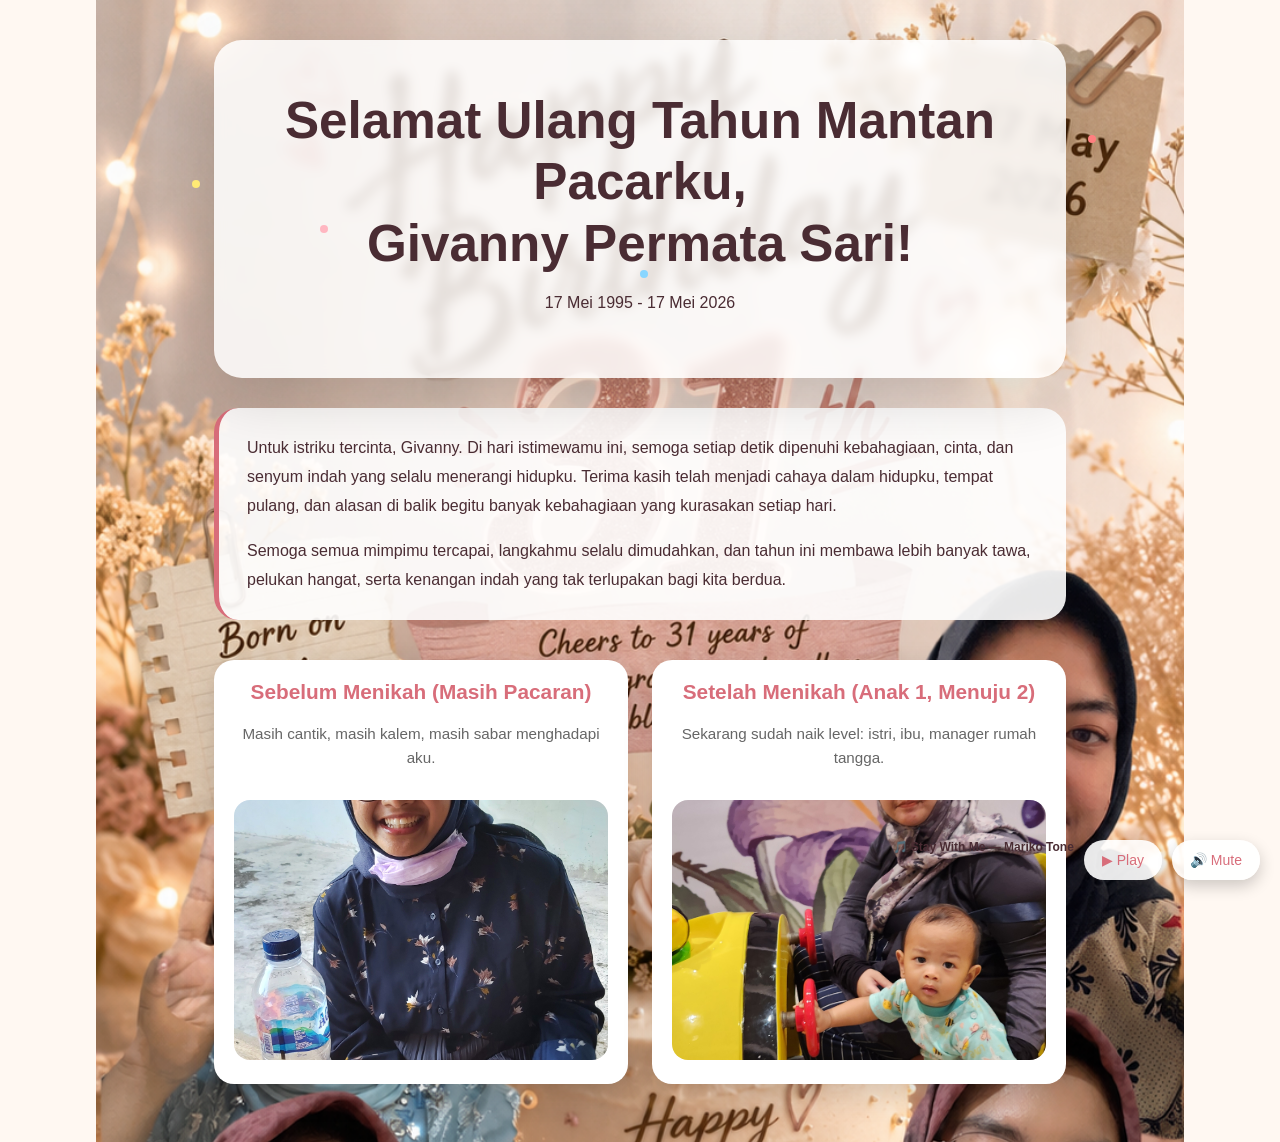
==== ultah-card-givanny/index.html @ 228f2fec "Update index.html" ====
<!DOCTYPE html>
<html lang="id">
<head>
<meta charset="UTF-8" />
<meta name="viewport" content="width=device-width, initial-scale=1.0" />
<title>Selamat Ulang Tahun Mantan Pacarku, Givanny!</title>
<link rel="stylesheet" href="styles.css" />
</head>

<body>

<div class="fireworks" aria-hidden="true">
<span class="firework firework-1"></span>
<span class="firework firework-2"></span>
<span class="firework firework-3"></span>
<span class="firework firework-4"></span>
</div>

<div class="confetti" aria-hidden="true"></div>

<!-- PHOTO MODAL -->
<div class="photo-modal" id="photoModal">
<img id="modalImage" src="" alt="">
</div>

<div class="page">

<header class="hero">
<h1>
Selamat Ulang Tahun Mantan Pacarku,<br>
<span>Givanny Permata Sari!</span>
</h1>
<p>17 Mei 1995 - 17 Mei 2026</p>
</header>

<section class="message">

<p>
Untuk istriku tercinta, Givanny. Di hari istimewamu ini, semoga setiap detik
dipenuhi kebahagiaan, cinta, dan senyum indah yang selalu menerangi hidupku.
Terima kasih telah menjadi cahaya dalam hidupku, tempat pulang, dan alasan
di balik begitu banyak kebahagiaan yang kurasakan setiap hari.
</p>

<p>
Semoga semua mimpimu tercapai, langkahmu selalu dimudahkan, dan tahun ini
membawa lebih banyak tawa, pelukan hangat, serta kenangan indah yang tak
terlupakan bagi kita berdua.
</p>

</section>

<section class="photo-section">

<div class="photo-card">
<h2>Sebelum Menikah (Masih Pacaran)</h2>
<p>
Masih cantik, masih kalem, masih sabar menghadapi aku.
</p>

<img class="highlight-photo" src="foto-istri-single.jpg"/>
</div>

<div class="photo-card">
<h2>Setelah Menikah (Anak 1, Menuju 2)</h2>
<p>
Sekarang sudah naik level: istri, ibu, manager rumah tangga.
</p>

<img class="highlight-photo" src="foto-istri-marriage.jpg"/>
</div>

</section>

</div>


<!-- YOUTUBE AUDIO (HIDDEN PLAYER) -->
<iframe
id="ytMusic"
width="0"
height="0"
src="https://www.youtube.com/embed/P3maspwH6tM?enablejsapi=1&loop=1&playlist=P3maspwH6tM"
frameborder="0"
allow="autoplay">
</iframe>


<!-- MUSIC PLAYER -->
<div class="music-player">

<div style="font-size:12px; font-weight:600; margin-bottom:4px;">
🎵 Stay With Me — Mariko Tone
</div>

<button id="playPauseBtn">▶ Play</button>
<button id="muteBtn">🔊 Mute</button>

</div>


<script src="https://www.youtube.com/iframe_api"></script>

<script>

let player;

function onYouTubeIframeAPIReady() {
player = new YT.Player('ytMusic');
}

const playBtn = document.getElementById("playPauseBtn");
const muteBtn = document.getElementById("muteBtn");

let isPlaying = false;

playBtn.onclick = function(){

if(!isPlaying){
player.playVideo();
playBtn.textContent = "⏸ Pause";
isPlaying = true;
}else{
player.pauseVideo();
playBtn.textContent = "▶ Play";
isPlaying = false;
}

}

muteBtn.onclick = function(){

if(player.isMuted()){
player.unMute();
muteBtn.textContent = "🔊 Mute";
}else{
player.mute();
muteBtn.textContent = "🔇 Unmute";
}

}


/* CONFETTI */

const colors = ['#ffea75','#ff7f7f','#89d6ff','#ffb6c1','#ffd66b'];

function createConfetti(){

const container=document.querySelector('.confetti');

for(let i=0;i<30;i++){

const piece=document.createElement('span');

piece.className='confetti-piece';
piece.style.left=Math.random()*100+'%';
piece.style.background=colors[Math.floor(Math.random()*colors.length)];
piece.style.animationDelay=Math.random()*1.5+'s';
piece.style.animationDuration=2+Math.random()*2+'s';

container.appendChild(piece);

}

}

document.addEventListener('DOMContentLoaded',createConfetti);


/* CURSOR SPARK */

document.addEventListener('mousemove',function(e){

const spark=document.createElement('span');

spark.className='cursor-spark';
spark.style.left=e.pageX+'px';
spark.style.top=e.pageY+'px';
spark.style.background=colors[Math.floor(Math.random()*colors.length)];

document.body.appendChild(spark);

setTimeout(()=>spark.remove(),700);

});


/* PHOTO MODAL */

const modal=document.getElementById('photoModal');
const modalImg=document.getElementById('modalImage');

document.querySelectorAll('.highlight-photo').forEach(img=>{

img.addEventListener('click',()=>{

modalImg.src=img.src;
modal.classList.add('active');

});

});

modal.addEventListener('click',()=>{

modal.classList.remove('active');

});

</script>

</body>
</html>
---- ultah-card-givanny/styles.css ----
:root {
  --bg: #fff8f2;
  --card: #ffffff;
  --primary: #d86d7a;
  --secondary: #f1c6c8;
  --text: #4a2c33;
  --accent: #f3aab1;
}

*{
  box-sizing:border-box;
}

html {
  scroll-behavior: smooth;
}

body{
  margin:0;
  font-family:'Segoe UI',Tahoma,Geneva,Verdana,sans-serif;
  color:var(--text);

  background-image:url("background_ultah.jpg");
  background-size:85% auto;
  background-position:top center;
  background-repeat:no-repeat;
  background-attachment:fixed;
  background-color:var(--bg);
  
  min-height:100vh;
  overflow-x:hidden;
}

.page{
  position:relative;
  z-index:2;
  max-width:900px;
  margin:auto;
  padding:40px 24px;
}

/* HERO */

.hero{
  text-align:center;
  padding:50px 30px;
  background:rgba(255,255,255,0.85);
  backdrop-filter:blur(6px);
  border-radius:28px;
  box-shadow:0 20px 60px rgba(0,0,0,0.15);
  margin-bottom:30px;
}

.hero h1{
  margin:0 0 20px 0;
  font-size:clamp(2.4rem,4vw,3.8rem);
  line-height:1.2;
}

.hero-name {
  color: var(--primary);
  display: block;
  margin-top: 10px;
}

.hero-date{
  margin:16px 0 0 0;
  color:#7f4a55;
  font-size:1.1rem;
}

/* MESSAGE */

.message{
  margin:30px 0;
  padding:26px 28px;
  background:rgba(255,255,255,0.9);
  border-radius:24px;
  border-left:5px solid var(--primary);
}

.message p{
  line-height:1.8;
  margin:16px 0;
}

.message p:first-child {
  margin-top: 0;
}

.message p:last-child {
  margin-bottom: 0;
}

.prayer {
  direction: rtl;
  text-align: right;
  color: var(--primary);
  font-size: 1.05rem;
  margin: 20px 0 10px 0;
}

.prayer-translation {
  font-style: italic;
  color: #666;
  margin: 0 0 20px 0;
  padding-left: 20px;
  border-left: 3px solid var(--accent);
}

/* PHOTO GRID */

.photo-section{
  display:grid;
  grid-template-columns:repeat(auto-fit,minmax(260px,1fr));
  gap:24px;
  margin-top: 40px;
}

.photo-card{
  background:var(--card);
  border-radius:20px;
  padding:20px;
  text-align:center;
  box-shadow:0 10px 30px rgba(0,0,0,0.15);
  transition:transform .3s ease, box-shadow .3s ease;
}

.photo-card:hover{
  transform:translateY(-6px);
  box-shadow:0 15px 40px rgba(0,0,0,0.2);
}

.photo-card h2{
  color:var(--primary);
  margin-top: 0;
  font-size: 1.3rem;
}

.photo-card p {
  color: #666;
  font-size: 0.95rem;
  line-height: 1.6;
}

.highlight-photo{
  width:100%;
  max-height:260px;
  object-fit:cover;
  border-radius:16px;
  cursor:pointer;
  transition:transform .35s ease;
  margin-top: 15px;
}

.highlight-photo:hover{
  transform:scale(1.03);
}

/* PHOTO MODAL */

.photo-modal{
  display:none;
  position:fixed;
  inset:0;
  background:rgba(0,0,0,0.9);
  z-index:999;
  align-items:center;
  justify-content:center;
  padding:20px;
}

.photo-modal.active{
  display:flex;
}

.photo-modal img{
  max-width:90vw;
  max-height:85vh;
  object-fit:contain;
  border-radius:8px;
  box-shadow:0 0 60px rgba(0,0,0,0.6);
  animation: fadeIn 0.3s ease;
}

@keyframes fadeIn {
  from {
    opacity: 0;
    transform: scale(0.95);
  }
  to {
    opacity: 1;
    transform: scale(1);
  }
}

/* FIREWORKS */

.fireworks{
  position:fixed;
  inset:0;
  pointer-events:none;
  z-index:500;
}

.firework{
  position:absolute;
  width:8px;
  height:8px;
  border-radius:50%;
}

.firework-1{
  top:20%;
  left:15%;
  background:#ffea75;
  animation:burst 2s ease-out infinite;
  --tx:80px;
  --ty:-120px;
}

.firework-2{
  top:15%;
  left:85%;
  background:#ff7f7f;
  animation:burst 2.2s ease-out infinite 0.3s;
  --tx:-80px;
  --ty:-120px;
}

.firework-3{
  top:30%;
  left:50%;
  background:#89d6ff;
  animation:burst 1.8s ease-out infinite 0.6s;
  --tx:0px;
  --ty:-150px;
}

.firework-4{
  top:25%;
  left:25%;
  background:#ffb6c1;
  animation:burst 2.1s ease-out infinite 0.9s;
  --tx:60px;
  --ty:-100px;
}

@keyframes burst{
  0%{
    transform:translate(0,0) scale(1);
    opacity:1;
  }
  100%{
    transform:translate(var(--tx),var(--ty)) scale(0);
    opacity:0;
  }
}

/* CONFETTI */

.confetti{
  position:fixed;
  inset:0;
  pointer-events:none;
  z-index:400;
}

.confetti-piece{
  position:absolute;
  width:10px;
  height:10px;
  pointer-events:none;
  animation:fall linear forwards;
}

@keyframes fall{
  to{
    transform:translateY(100vh) rotateZ(360deg);
    opacity:0;
  }
}

/* CURSOR SPARK */

.cursor-spark{
  position:fixed;
  pointer-events:none;
  width:8px;
  height:8px;
  border-radius:50%;
  animation:spark-fade .7s ease-out forwards;
  z-index:300;
}

@keyframes spark-fade{
  0%{
    opacity:1;
    transform:scale(1);
  }
  100%{
    opacity:0;
    transform:scale(0);
  }
}

/* MUSIC PLAYER */

.music-player{
  position:fixed;
  bottom:20px;
  right:20px;
  display:flex;
  gap:10px;
  z-index:1000;
  flex-wrap: wrap;
  justify-content: flex-end;
}

.music-player button{
  border:none;
  border-radius:20px;
  padding:12px 18px;
  font-size:14px;
  font-weight: 500;
  cursor:pointer;
  background:rgba(255,255,255,0.9);
  color:var(--primary);
  box-shadow:0 6px 16px rgba(0,0,0,0.2);
  transition:all .25s ease;
}

.music-player button:hover{
  transform:translateY(-2px);
  background:var(--secondary);
  box-shadow:0 8px 20px rgba(0,0,0,0.25);
}

.music-player button:active {
  transform: translateY(0);
}

/* MOBILE */

@media (max-width:640px){

  .page{
    padding:24px 16px;
  }

  .hero{
    padding:34px 20px;
  }

  .hero h1 {
    font-size: clamp(1.8rem, 5vw, 2.4rem);
  }

  body{
    background-size:100% auto;
  }

  .photo-section {
    grid-template-columns: 1fr;
  }

  .music-player {
    bottom: 10px;
    right: 10px;
    gap: 8px;
  }

  .music-player button {
    padding: 10px 14px;
    font-size: 12px;
  }

}

@media (max-width:480px) {
  
  .page {
    padding: 20px 12px;
  }

  .hero {
    padding: 24px 16px;
    border-radius: 16px;
  }

  .message {
    padding: 16px 18px;
    border-radius: 16px;
  }

  .photo-card {
    padding: 14px;
    border-radius: 14px;
  }

  .music-player button {
    padding: 8px 12px;
    font-size: 11px;
    border-radius: 16px;
  }
}
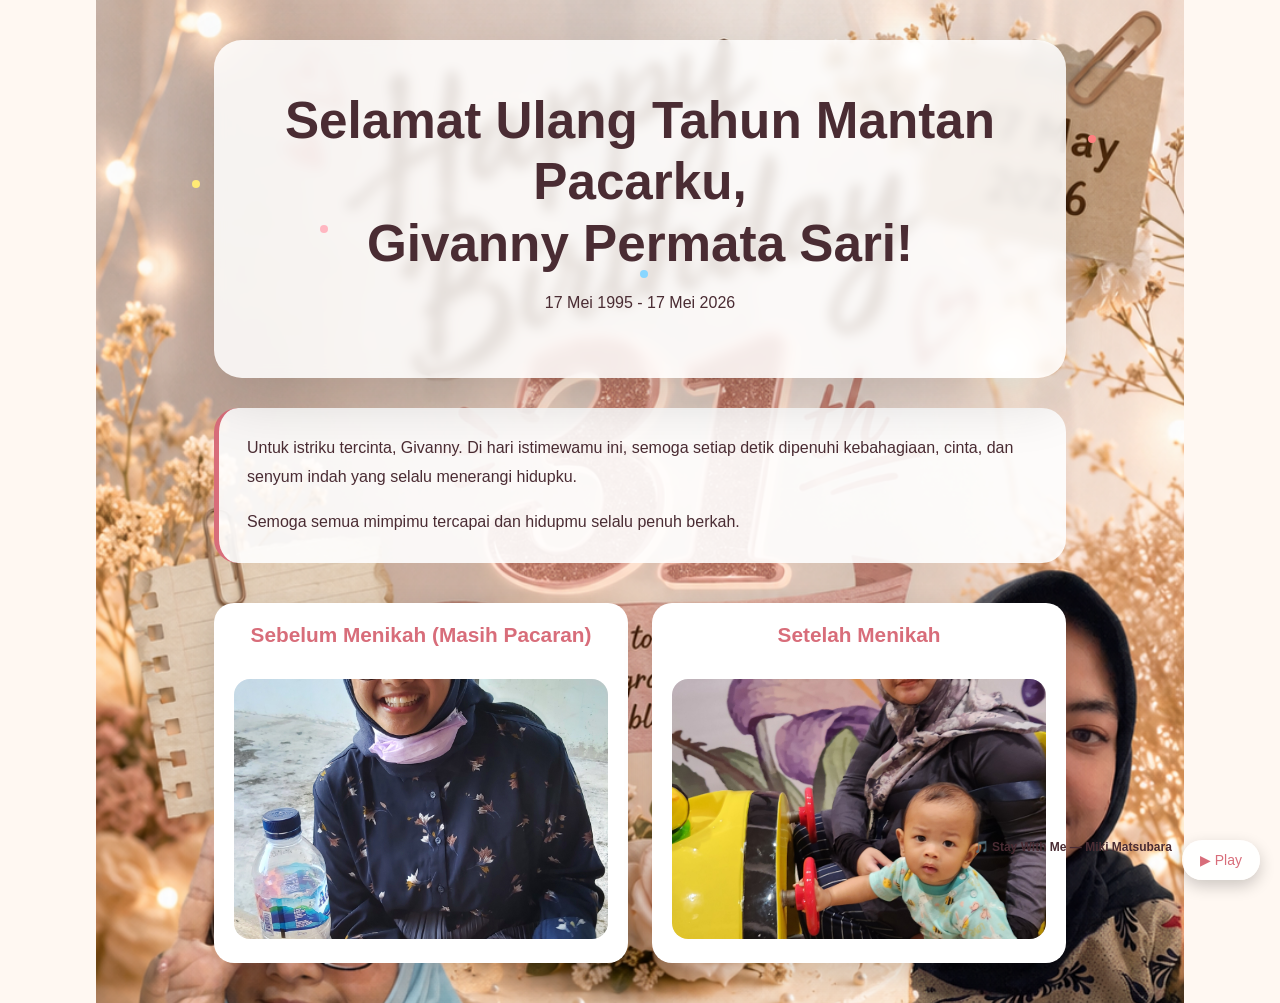
==== commit 4caf110a: "Update index.html" ====
--- a/ultah-card-givanny/index.html
+++ b/ultah-card-givanny/index.html
@@ -1,10 +1,10 @@
 <!DOCTYPE html>
 <html lang="id">
 <head>
-<meta charset="UTF-8" />
-<meta name="viewport" content="width=device-width, initial-scale=1.0" />
+<meta charset="UTF-8">
+<meta name="viewport" content="width=device-width, initial-scale=1.0">
 <title>Selamat Ulang Tahun Mantan Pacarku, Givanny!</title>
-<link rel="stylesheet" href="styles.css" />
+<link rel="stylesheet" href="styles.css">
 </head>
 
 <body>
@@ -18,7 +18,6 @@
 
 <div class="confetti" aria-hidden="true"></div>
 
-<!-- PHOTO MODAL -->
 <div class="photo-modal" id="photoModal">
 <img id="modalImage" src="" alt="">
 </div>
@@ -38,14 +37,10 @@
 <p>
 Untuk istriku tercinta, Givanny. Di hari istimewamu ini, semoga setiap detik
 dipenuhi kebahagiaan, cinta, dan senyum indah yang selalu menerangi hidupku.
-Terima kasih telah menjadi cahaya dalam hidupku, tempat pulang, dan alasan
-di balik begitu banyak kebahagiaan yang kurasakan setiap hari.
 </p>
 
 <p>
-Semoga semua mimpimu tercapai, langkahmu selalu dimudahkan, dan tahun ini
-membawa lebih banyak tawa, pelukan hangat, serta kenangan indah yang tak
-terlupakan bagi kita berdua.
+Semoga semua mimpimu tercapai dan hidupmu selalu penuh berkah.
 </p>
 
 </section>
@@ -54,20 +49,20 @@
 
 <div class="photo-card">
 <h2>Sebelum Menikah (Masih Pacaran)</h2>
-<p>
-Masih cantik, masih kalem, masih sabar menghadapi aku.
-</p>
-
-<img class="highlight-photo" src="foto-istri-single.jpg"/>
+
+<img class="highlight-photo"
+src="foto-istri-single.jpg"
+alt="Foto Givanny saat single">
+
 </div>
 
 <div class="photo-card">
-<h2>Setelah Menikah (Anak 1, Menuju 2)</h2>
-<p>
-Sekarang sudah naik level: istri, ibu, manager rumah tangga.
-</p>
-
-<img class="highlight-photo" src="foto-istri-marriage.jpg"/>
+<h2>Setelah Menikah</h2>
+
+<img class="highlight-photo"
+src="foto-istri-marriage.jpg"
+alt="Foto Givanny setelah menikah">
+
 </div>
 
 </section>
@@ -75,78 +70,32 @@
 </div>
 
 
-<!-- YOUTUBE AUDIO (HIDDEN PLAYER) -->
-<iframe
-id="ytMusic"
-width="0"
-height="0"
-src="https://www.youtube.com/embed/P3maspwH6tM?enablejsapi=1&loop=1&playlist=P3maspwH6tM"
-frameborder="0"
-allow="autoplay">
-</iframe>
+<!-- YOUTUBE PLAYER HIDDEN -->
+<div id="youtubePlayer" style="display:none;"></div>
 
 
 <!-- MUSIC PLAYER -->
 <div class="music-player">
 
-<div style="font-size:12px; font-weight:600; margin-bottom:4px;">
-🎵 Stay With Me — Mariko Tone
+<div style="font-size:12px;font-weight:600;">
+🎵 Stay With Me — Miki Matsubara
 </div>
 
 <button id="playPauseBtn">▶ Play</button>
-<button id="muteBtn">🔊 Mute</button>
-
-</div>
+
+</div>
+
 
 
 <script src="https://www.youtube.com/iframe_api"></script>
 
 <script>
 
-let player;
-
-function onYouTubeIframeAPIReady() {
-player = new YT.Player('ytMusic');
-}
-
-const playBtn = document.getElementById("playPauseBtn");
-const muteBtn = document.getElementById("muteBtn");
-
-let isPlaying = false;
-
-playBtn.onclick = function(){
-
-if(!isPlaying){
-player.playVideo();
-playBtn.textContent = "⏸ Pause";
-isPlaying = true;
-}else{
-player.pauseVideo();
-playBtn.textContent = "▶ Play";
-isPlaying = false;
-}
-
-}
-
-muteBtn.onclick = function(){
-
-if(player.isMuted()){
-player.unMute();
-muteBtn.textContent = "🔊 Mute";
-}else{
-player.mute();
-muteBtn.textContent = "🔇 Unmute";
-}
-
-}
-
+const colors=['#ffea75','#ff7f7f','#89d6ff','#ffb6c1','#ffd66b'];
 
 /* CONFETTI */
 
-const colors = ['#ffea75','#ff7f7f','#89d6ff','#ffb6c1','#ffd66b'];
-
 function createConfetti(){
-
 const container=document.querySelector('.confetti');
 
 for(let i=0;i<30;i++){
@@ -160,12 +109,11 @@
 piece.style.animationDuration=2+Math.random()*2+'s';
 
 container.appendChild(piece);
-
-}
-
+}
 }
 
 document.addEventListener('DOMContentLoaded',createConfetti);
+
 
 
 /* CURSOR SPARK */
@@ -186,6 +134,7 @@
 });
 
 
+
 /* PHOTO MODAL */
 
 const modal=document.getElementById('photoModal');
@@ -208,6 +157,55 @@
 
 });
 
+
+
+/* YOUTUBE MUSIC */
+
+let player;
+let isPlaying=false;
+
+function onYouTubeIframeAPIReady(){
+
+player=new YT.Player('youtubePlayer',{
+
+height:'0',
+width:'0',
+
+videoId:'P3maspwH6tM',
+
+playerVars:{
+autoplay:0,
+controls:0,
+loop:1,
+playlist:'P3maspwH6tM'
+}
+
+});
+
+}
+
+
+
+const playBtn=document.getElementById("playPauseBtn");
+
+playBtn.addEventListener("click",()=>{
+
+if(!isPlaying){
+
+player.playVideo();
+playBtn.textContent="⏸ Pause";
+isPlaying=true;
+
+}else{
+
+player.pauseVideo();
+playBtn.textContent="▶ Play";
+isPlaying=false;
+
+}
+
+});
+
 </script>
 
 </body>
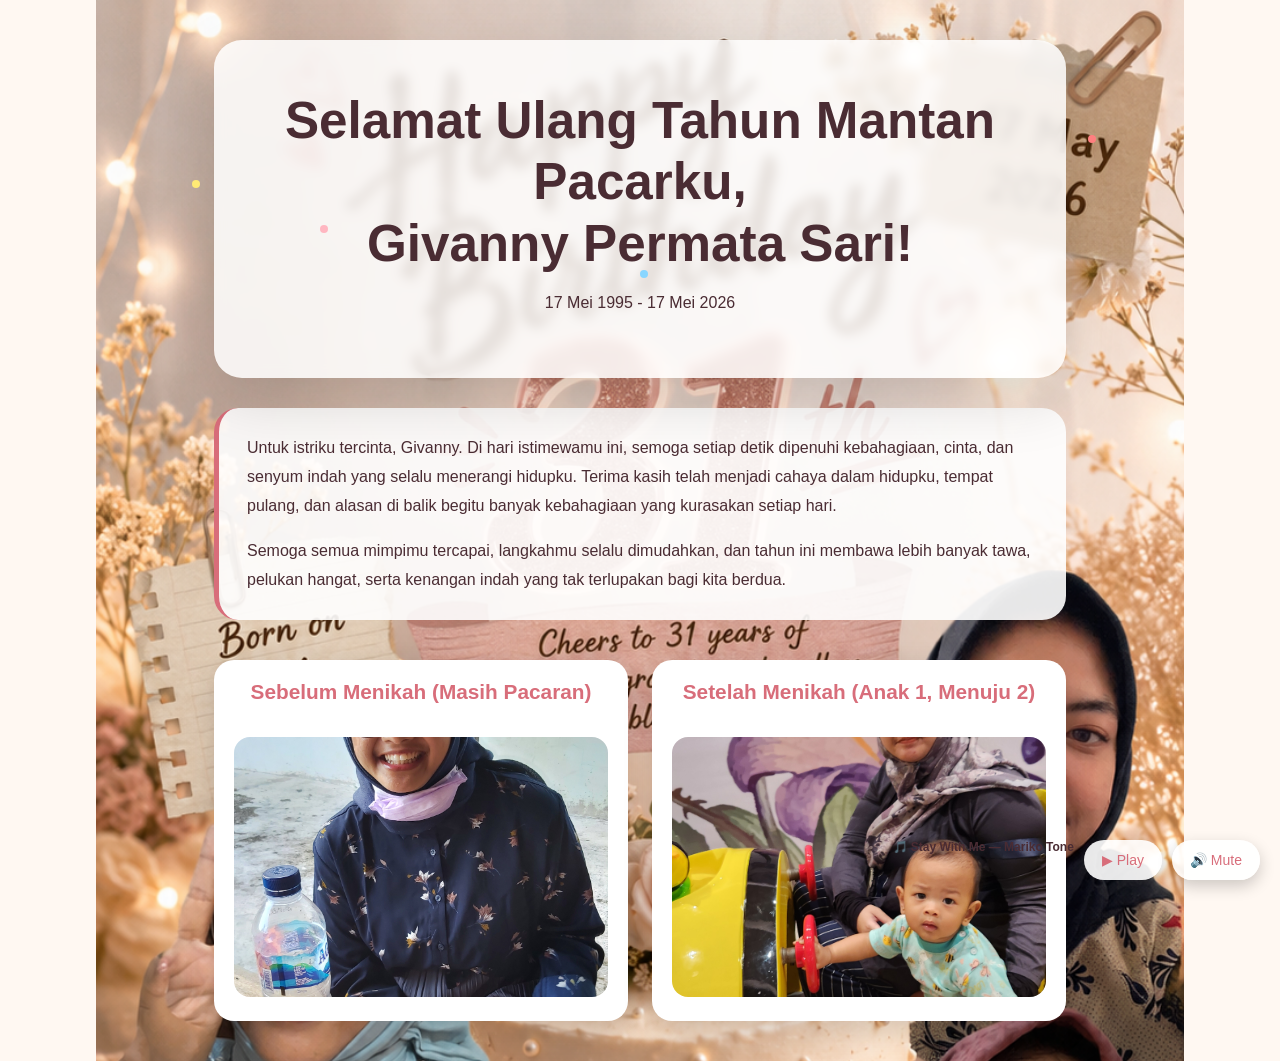
==== commit 6d8df0f1: "Update index.html" ====
--- a/ultah-card-givanny/index.html
+++ b/ultah-card-givanny/index.html
@@ -1,10 +1,13 @@
 <!DOCTYPE html>
 <html lang="id">
 <head>
-<meta charset="UTF-8">
-<meta name="viewport" content="width=device-width, initial-scale=1.0">
+<meta charset="UTF-8" />
+<meta name="viewport" content="width=device-width, initial-scale=1.0" />
 <title>Selamat Ulang Tahun Mantan Pacarku, Givanny!</title>
-<link rel="stylesheet" href="styles.css">
+<link rel="stylesheet" href="styles.css" />
+
+<script src="https://www.youtube.com/iframe_api"></script>
+
 </head>
 
 <body>
@@ -37,10 +40,14 @@
 <p>
 Untuk istriku tercinta, Givanny. Di hari istimewamu ini, semoga setiap detik
 dipenuhi kebahagiaan, cinta, dan senyum indah yang selalu menerangi hidupku.
+Terima kasih telah menjadi cahaya dalam hidupku, tempat pulang, dan alasan
+di balik begitu banyak kebahagiaan yang kurasakan setiap hari.
 </p>
 
 <p>
-Semoga semua mimpimu tercapai dan hidupmu selalu penuh berkah.
+Semoga semua mimpimu tercapai, langkahmu selalu dimudahkan, dan tahun ini
+membawa lebih banyak tawa, pelukan hangat, serta kenangan indah yang tak
+terlupakan bagi kita berdua.
 </p>
 
 </section>
@@ -50,18 +57,20 @@
 <div class="photo-card">
 <h2>Sebelum Menikah (Masih Pacaran)</h2>
 
-<img class="highlight-photo"
+<img
+class="highlight-photo"
 src="foto-istri-single.jpg"
-alt="Foto Givanny saat single">
+/>
 
 </div>
 
 <div class="photo-card">
-<h2>Setelah Menikah</h2>
-
-<img class="highlight-photo"
+<h2>Setelah Menikah (Anak 1, Menuju 2)</h2>
+
+<img
+class="highlight-photo"
 src="foto-istri-marriage.jpg"
-alt="Foto Givanny setelah menikah">
+/>
 
 </div>
 
@@ -69,33 +78,92 @@
 
 </div>
 
-
-<!-- YOUTUBE PLAYER HIDDEN -->
-<div id="youtubePlayer" style="display:none;"></div>
-
-
-<!-- MUSIC PLAYER -->
+<!-- YOUTUBE PLAYER (hidden) -->
+
+<div id="player" style="width:0;height:0;"></div>
+
 <div class="music-player">
 
 <div style="font-size:12px;font-weight:600;">
-🎵 Stay With Me — Miki Matsubara
+🎵 Stay With Me — Mariko Tone
 </div>
 
 <button id="playPauseBtn">▶ Play</button>
-
-</div>
-
-
-
-<script src="https://www.youtube.com/iframe_api"></script>
+<button id="muteBtn">🔊 Mute</button>
+
+</div>
 
 <script>
 
-const colors=['#ffea75','#ff7f7f','#89d6ff','#ffb6c1','#ffd66b'];
+let player;
+let isPlaying = false;
+
+function onYouTubeIframeAPIReady() {
+
+player = new YT.Player('player', {
+
+height: '0',
+width: '0',
+
+videoId: 'P3maspwH6tM',
+
+playerVars: {
+autoplay: 0,
+controls: 0,
+loop: 1,
+playlist: 'P3maspwH6tM'
+}
+
+});
+
+}
+
+const playBtn = document.getElementById("playPauseBtn");
+const muteBtn = document.getElementById("muteBtn");
+
+playBtn.addEventListener("click", () => {
+
+if(!isPlaying){
+
+player.playVideo();
+player.unMute();
+
+playBtn.textContent = "⏸ Pause";
+isPlaying = true;
+
+}else{
+
+player.pauseVideo();
+
+playBtn.textContent = "▶ Play";
+isPlaying = false;
+
+}
+
+});
+
+muteBtn.addEventListener("click", () => {
+
+if(player.isMuted()){
+
+player.unMute();
+muteBtn.textContent = "🔊 Mute";
+
+}else{
+
+player.mute();
+muteBtn.textContent = "🔇 Unmute";
+
+}
+
+});
 
 /* CONFETTI */
 
+const colors = ['#ffea75','#ff7f7f','#89d6ff','#ffb6c1','#ffd66b'];
+
 function createConfetti(){
+
 const container=document.querySelector('.confetti');
 
 for(let i=0;i<30;i++){
@@ -109,30 +177,12 @@
 piece.style.animationDuration=2+Math.random()*2+'s';
 
 container.appendChild(piece);
-}
+
+}
+
 }
 
 document.addEventListener('DOMContentLoaded',createConfetti);
-
-
-
-/* CURSOR SPARK */
-
-document.addEventListener('mousemove',function(e){
-
-const spark=document.createElement('span');
-
-spark.className='cursor-spark';
-spark.style.left=e.pageX+'px';
-spark.style.top=e.pageY+'px';
-spark.style.background=colors[Math.floor(Math.random()*colors.length)];
-
-document.body.appendChild(spark);
-
-setTimeout(()=>spark.remove(),700);
-
-});
-
 
 
 /* PHOTO MODAL */
@@ -157,55 +207,6 @@
 
 });
 
-
-
-/* YOUTUBE MUSIC */
-
-let player;
-let isPlaying=false;
-
-function onYouTubeIframeAPIReady(){
-
-player=new YT.Player('youtubePlayer',{
-
-height:'0',
-width:'0',
-
-videoId:'P3maspwH6tM',
-
-playerVars:{
-autoplay:0,
-controls:0,
-loop:1,
-playlist:'P3maspwH6tM'
-}
-
-});
-
-}
-
-
-
-const playBtn=document.getElementById("playPauseBtn");
-
-playBtn.addEventListener("click",()=>{
-
-if(!isPlaying){
-
-player.playVideo();
-playBtn.textContent="⏸ Pause";
-isPlaying=true;
-
-}else{
-
-player.pauseVideo();
-playBtn.textContent="▶ Play";
-isPlaying=false;
-
-}
-
-});
-
 </script>
 
 </body>
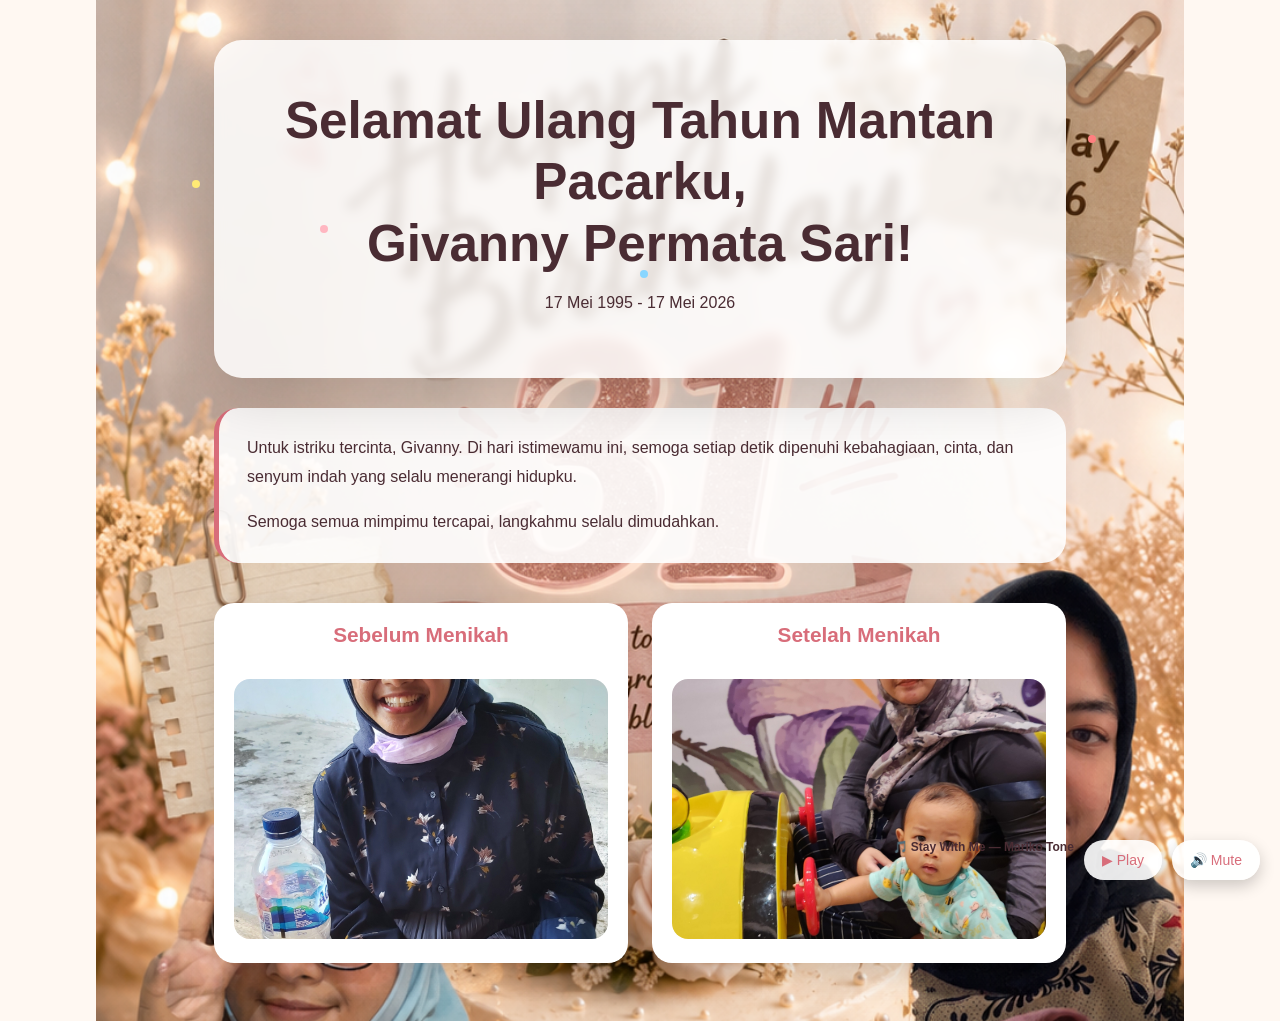
==== commit 1da102e4: "Update index.html" ====
--- a/ultah-card-givanny/index.html
+++ b/ultah-card-givanny/index.html
@@ -1,13 +1,10 @@
 <!DOCTYPE html>
 <html lang="id">
 <head>
-<meta charset="UTF-8" />
-<meta name="viewport" content="width=device-width, initial-scale=1.0" />
+<meta charset="UTF-8"/>
+<meta name="viewport" content="width=device-width, initial-scale=1.0"/>
 <title>Selamat Ulang Tahun Mantan Pacarku, Givanny!</title>
-<link rel="stylesheet" href="styles.css" />
-
-<script src="https://www.youtube.com/iframe_api"></script>
-
+<link rel="stylesheet" href="styles.css"/>
 </head>
 
 <body>
@@ -19,10 +16,10 @@
 <span class="firework firework-4"></span>
 </div>
 
-<div class="confetti" aria-hidden="true"></div>
+<div class="confetti"></div>
 
 <div class="photo-modal" id="photoModal">
-<img id="modalImage" src="" alt="">
+<img id="modalImage"/>
 </div>
 
 <div class="page">
@@ -36,55 +33,49 @@
 </header>
 
 <section class="message">
-
 <p>
 Untuk istriku tercinta, Givanny. Di hari istimewamu ini, semoga setiap detik
 dipenuhi kebahagiaan, cinta, dan senyum indah yang selalu menerangi hidupku.
-Terima kasih telah menjadi cahaya dalam hidupku, tempat pulang, dan alasan
-di balik begitu banyak kebahagiaan yang kurasakan setiap hari.
 </p>
 
 <p>
-Semoga semua mimpimu tercapai, langkahmu selalu dimudahkan, dan tahun ini
-membawa lebih banyak tawa, pelukan hangat, serta kenangan indah yang tak
-terlupakan bagi kita berdua.
+Semoga semua mimpimu tercapai, langkahmu selalu dimudahkan.
 </p>
-
 </section>
 
 <section class="photo-section">
 
 <div class="photo-card">
-<h2>Sebelum Menikah (Masih Pacaran)</h2>
-
-<img
-class="highlight-photo"
-src="foto-istri-single.jpg"
-/>
-
+<h2>Sebelum Menikah</h2>
+<img class="highlight-photo" src="foto-istri-single.jpg"/>
 </div>
 
 <div class="photo-card">
-<h2>Setelah Menikah (Anak 1, Menuju 2)</h2>
-
-<img
-class="highlight-photo"
-src="foto-istri-marriage.jpg"
-/>
-
+<h2>Setelah Menikah</h2>
+<img class="highlight-photo" src="foto-istri-marriage.jpg"/>
 </div>
 
 </section>
 
 </div>
 
-<!-- YOUTUBE PLAYER (hidden) -->
-
-<div id="player" style="width:0;height:0;"></div>
+
+<!-- YOUTUBE AUDIO -->
+<iframe
+id="ytMusic"
+width="0"
+height="0"
+src="https://www.youtube.com/embed/P3maspwH6tM?enablejsapi=1&loop=1&playlist=P3maspwH6tM"
+frameborder="0"
+allow="autoplay">
+</iframe>
+
+
+<!-- MUSIC PLAYER -->
 
 <div class="music-player">
 
-<div style="font-size:12px;font-weight:600;">
+<div style="font-size:12px;font-weight:600;margin-bottom:4px;">
 🎵 Stay With Me — Mariko Tone
 </div>
 
@@ -93,74 +84,71 @@
 
 </div>
 
+
+<script src="https://www.youtube.com/iframe_api"></script>
+
 <script>
 
 let player;
-let isPlaying = false;
-
-function onYouTubeIframeAPIReady() {
-
-player = new YT.Player('player', {
-
-height: '0',
-width: '0',
-
-videoId: 'P3maspwH6tM',
-
-playerVars: {
-autoplay: 0,
-controls: 0,
-loop: 1,
-playlist: 'P3maspwH6tM'
-}
-
-});
-
-}
-
-const playBtn = document.getElementById("playPauseBtn");
-const muteBtn = document.getElementById("muteBtn");
-
-playBtn.addEventListener("click", () => {
+let playerReady=false;
+
+function onYouTubeIframeAPIReady(){
+player=new YT.Player('ytMusic',{
+events:{
+'onReady':function(){
+playerReady=true;
+}
+}
+});
+}
+
+const playBtn=document.getElementById("playPauseBtn");
+const muteBtn=document.getElementById("muteBtn");
+
+let isPlaying=false;
+
+playBtn.onclick=function(){
+
+if(!playerReady) return;
 
 if(!isPlaying){
 
 player.playVideo();
+playBtn.textContent="⏸ Pause";
+isPlaying=true;
+
+}else{
+
+player.pauseVideo();
+playBtn.textContent="▶ Play";
+isPlaying=false;
+
+}
+
+}
+
+muteBtn.onclick=function(){
+
+if(!playerReady) return;
+
+if(player.isMuted()){
+
 player.unMute();
-
-playBtn.textContent = "⏸ Pause";
-isPlaying = true;
+muteBtn.textContent="🔊 Mute";
 
 }else{
 
-player.pauseVideo();
-
-playBtn.textContent = "▶ Play";
-isPlaying = false;
-
-}
-
-});
-
-muteBtn.addEventListener("click", () => {
-
-if(player.isMuted()){
-
-player.unMute();
-muteBtn.textContent = "🔊 Mute";
-
-}else{
-
 player.mute();
-muteBtn.textContent = "🔇 Unmute";
-
-}
-
-});
+muteBtn.textContent="🔇 Unmute";
+
+}
+
+}
+
 
 /* CONFETTI */
 
-const colors = ['#ffea75','#ff7f7f','#89d6ff','#ffb6c1','#ffd66b'];
+const colors=['#ffea75','#ff7f7f','#89d6ff','#ffb6c1','#ffd66b'];
 
 function createConfetti(){
 
@@ -185,6 +173,24 @@
 document.addEventListener('DOMContentLoaded',createConfetti);
 
 
+/* CURSOR SPARK */
+
+document.addEventListener('mousemove',function(e){
+
+const spark=document.createElement('span');
+
+spark.className='cursor-spark';
+spark.style.left=e.pageX+'px';
+spark.style.top=e.pageY+'px';
+spark.style.background=colors[Math.floor(Math.random()*colors.length)];
+
+document.body.appendChild(spark);
+
+setTimeout(()=>spark.remove(),700);
+
+});
+
+
 /* PHOTO MODAL */
 
 const modal=document.getElementById('photoModal');
@@ -193,19 +199,15 @@
 document.querySelectorAll('.highlight-photo').forEach(img=>{
 
 img.addEventListener('click',()=>{
-
 modalImg.src=img.src;
 modal.classList.add('active');
-
-});
-
-});
-
-modal.addEventListener('click',()=>{
-
+});
+
+});
+
+modal.onclick=function(){
 modal.classList.remove('active');
-
-});
+}
 
 </script>
 
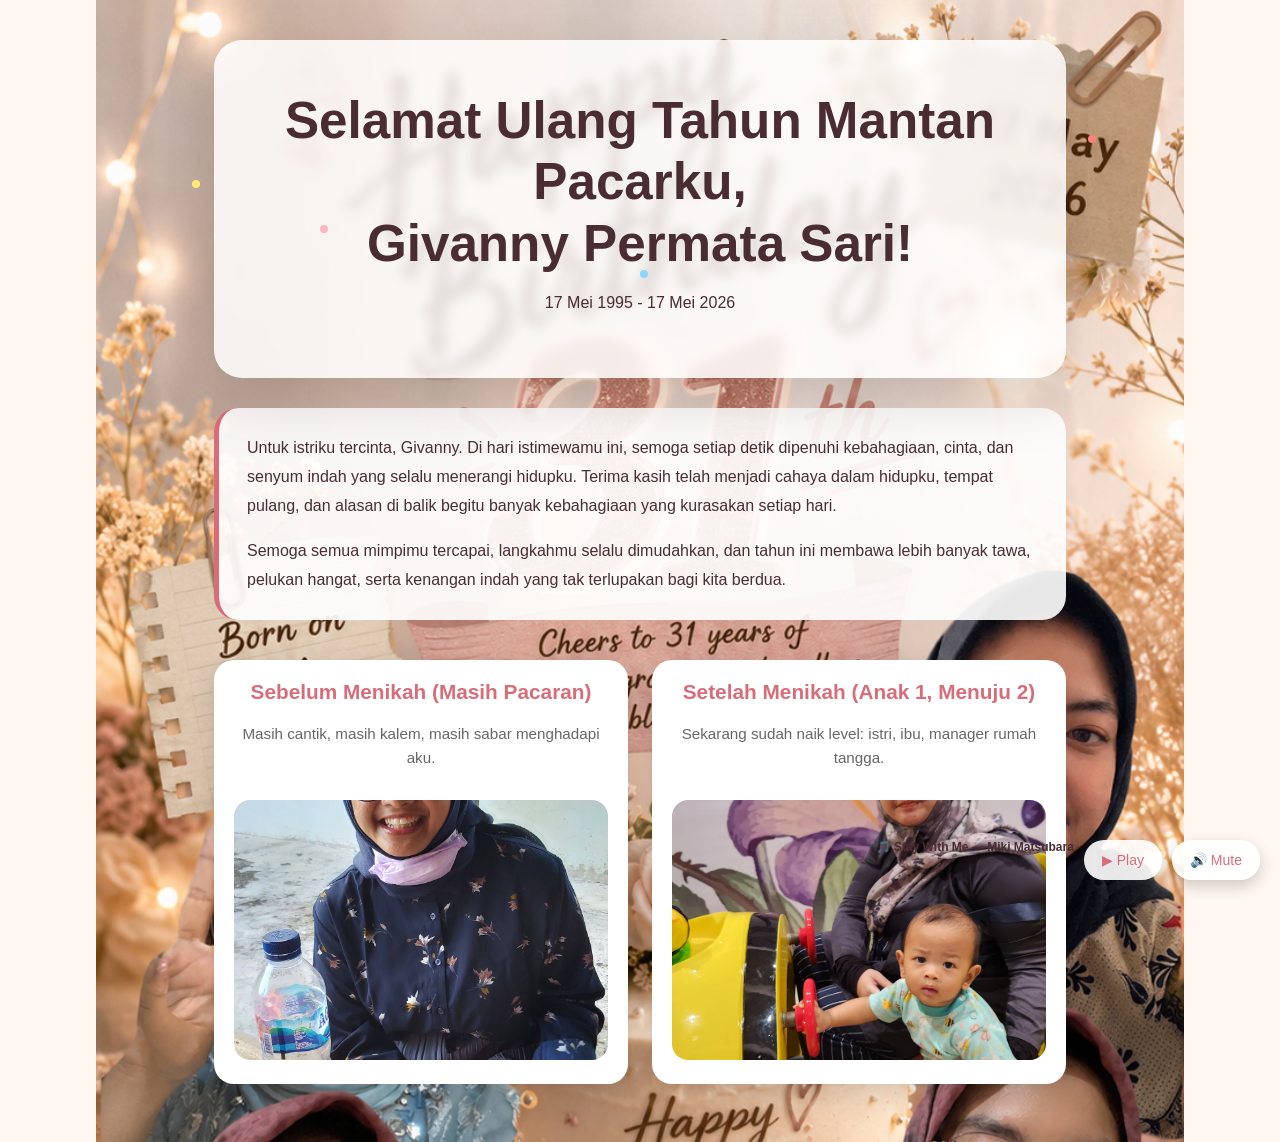
==== commit f9603c39: "Update index.html" ====
--- a/ultah-card-givanny/index.html
+++ b/ultah-card-givanny/index.html
@@ -1,10 +1,10 @@
 <!DOCTYPE html>
 <html lang="id">
 <head>
-<meta charset="UTF-8"/>
-<meta name="viewport" content="width=device-width, initial-scale=1.0"/>
+<meta charset="UTF-8" />
+<meta name="viewport" content="width=device-width, initial-scale=1.0" />
 <title>Selamat Ulang Tahun Mantan Pacarku, Givanny!</title>
-<link rel="stylesheet" href="styles.css"/>
+<link rel="stylesheet" href="styles.css" />
 </head>
 
 <body>
@@ -16,10 +16,10 @@
 <span class="firework firework-4"></span>
 </div>
 
-<div class="confetti"></div>
+<div class="confetti" aria-hidden="true"></div>
 
 <div class="photo-modal" id="photoModal">
-<img id="modalImage"/>
+<img id="modalImage" src="" alt="">
 </div>
 
 <div class="page">
@@ -33,25 +33,39 @@
 </header>
 
 <section class="message">
+
 <p>
 Untuk istriku tercinta, Givanny. Di hari istimewamu ini, semoga setiap detik
 dipenuhi kebahagiaan, cinta, dan senyum indah yang selalu menerangi hidupku.
-</p>
-
-<p>
-Semoga semua mimpimu tercapai, langkahmu selalu dimudahkan.
-</p>
+Terima kasih telah menjadi cahaya dalam hidupku, tempat pulang, dan alasan
+di balik begitu banyak kebahagiaan yang kurasakan setiap hari.
+</p>
+
+<p>
+Semoga semua mimpimu tercapai, langkahmu selalu dimudahkan, dan tahun ini
+membawa lebih banyak tawa, pelukan hangat, serta kenangan indah yang tak
+terlupakan bagi kita berdua.
+</p>
+
 </section>
 
 <section class="photo-section">
 
 <div class="photo-card">
-<h2>Sebelum Menikah</h2>
+<h2>Sebelum Menikah (Masih Pacaran)</h2>
+<p>
+Masih cantik, masih kalem, masih sabar menghadapi aku.
+</p>
+
 <img class="highlight-photo" src="foto-istri-single.jpg"/>
 </div>
 
 <div class="photo-card">
-<h2>Setelah Menikah</h2>
+<h2>Setelah Menikah (Anak 1, Menuju 2)</h2>
+<p>
+Sekarang sudah naik level: istri, ibu, manager rumah tangga.
+</p>
+
 <img class="highlight-photo" src="foto-istri-marriage.jpg"/>
 </div>
 
@@ -60,23 +74,20 @@
 </div>
 
 
-<!-- YOUTUBE AUDIO -->
 <iframe
 id="ytMusic"
 width="0"
 height="0"
-src="https://www.youtube.com/embed/P3maspwH6tM?enablejsapi=1&loop=1&playlist=P3maspwH6tM"
+src="https://www.youtube.com/embed/VEe_yIbW64w?enablejsapi=1&playsinline=1&loop=1&playlist=VEe_yIbW64w"
 frameborder="0"
-allow="autoplay">
+allow="autoplay; encrypted-media">
 </iframe>
 
 
-<!-- MUSIC PLAYER -->
-
 <div class="music-player">
 
-<div style="font-size:12px;font-weight:600;margin-bottom:4px;">
-🎵 Stay With Me — Mariko Tone
+<div style="font-size:12px; font-weight:600; margin-bottom:4px;">
+🎵 Stay With Me — Miki Matsubara
 </div>
 
 <button id="playPauseBtn">▶ Play</button>
@@ -90,30 +101,42 @@
 <script>
 
 let player;
-let playerReady=false;
+let isPlaying = false;
 
 function onYouTubeIframeAPIReady(){
-player=new YT.Player('ytMusic',{
+
+player = new YT.Player('ytMusic',{
 events:{
-'onReady':function(){
-playerReady=true;
-}
-}
-});
-}
-
-const playBtn=document.getElementById("playPauseBtn");
-const muteBtn=document.getElementById("muteBtn");
-
-let isPlaying=false;
-
-playBtn.onclick=function(){
-
-if(!playerReady) return;
+'onReady': onPlayerReady
+},
+playerVars:{
+playsinline:1,
+rel:0,
+modestbranding:1
+}
+});
+
+}
+
+function onPlayerReady(event){
+console.log("YT Player Ready");
+}
+
+const playBtn = document.getElementById("playPauseBtn");
+const muteBtn = document.getElementById("muteBtn");
+
+playBtn.addEventListener("click",function(){
+
+if(!player) return;
 
 if(!isPlaying){
 
 player.playVideo();
+
+setTimeout(()=>{
+player.unMute();
+},300);
+
 playBtn.textContent="⏸ Pause";
 isPlaying=true;
 
@@ -125,28 +148,22 @@
 
 }
 
-}
-
-muteBtn.onclick=function(){
-
-if(!playerReady) return;
+});
+
+muteBtn.addEventListener("click",function(){
+
+if(!player) return;
 
 if(player.isMuted()){
-
 player.unMute();
 muteBtn.textContent="🔊 Mute";
-
 }else{
-
 player.mute();
 muteBtn.textContent="🔇 Unmute";
-
-}
-
-}
-
-
-/* CONFETTI */
+}
+
+});
+
 
 const colors=['#ffea75','#ff7f7f','#89d6ff','#ffb6c1','#ffd66b'];
 
@@ -173,8 +190,6 @@
 document.addEventListener('DOMContentLoaded',createConfetti);
 
 
-/* CURSOR SPARK */
-
 document.addEventListener('mousemove',function(e){
 
 const spark=document.createElement('span');
@@ -191,23 +206,25 @@
 });
 
 
-/* PHOTO MODAL */
-
 const modal=document.getElementById('photoModal');
 const modalImg=document.getElementById('modalImage');
 
 document.querySelectorAll('.highlight-photo').forEach(img=>{
 
 img.addEventListener('click',()=>{
+
 modalImg.src=img.src;
 modal.classList.add('active');
-});
-
-});
-
-modal.onclick=function(){
+
+});
+
+});
+
+modal.addEventListener('click',()=>{
+
 modal.classList.remove('active');
-}
+
+});
 
 </script>
 
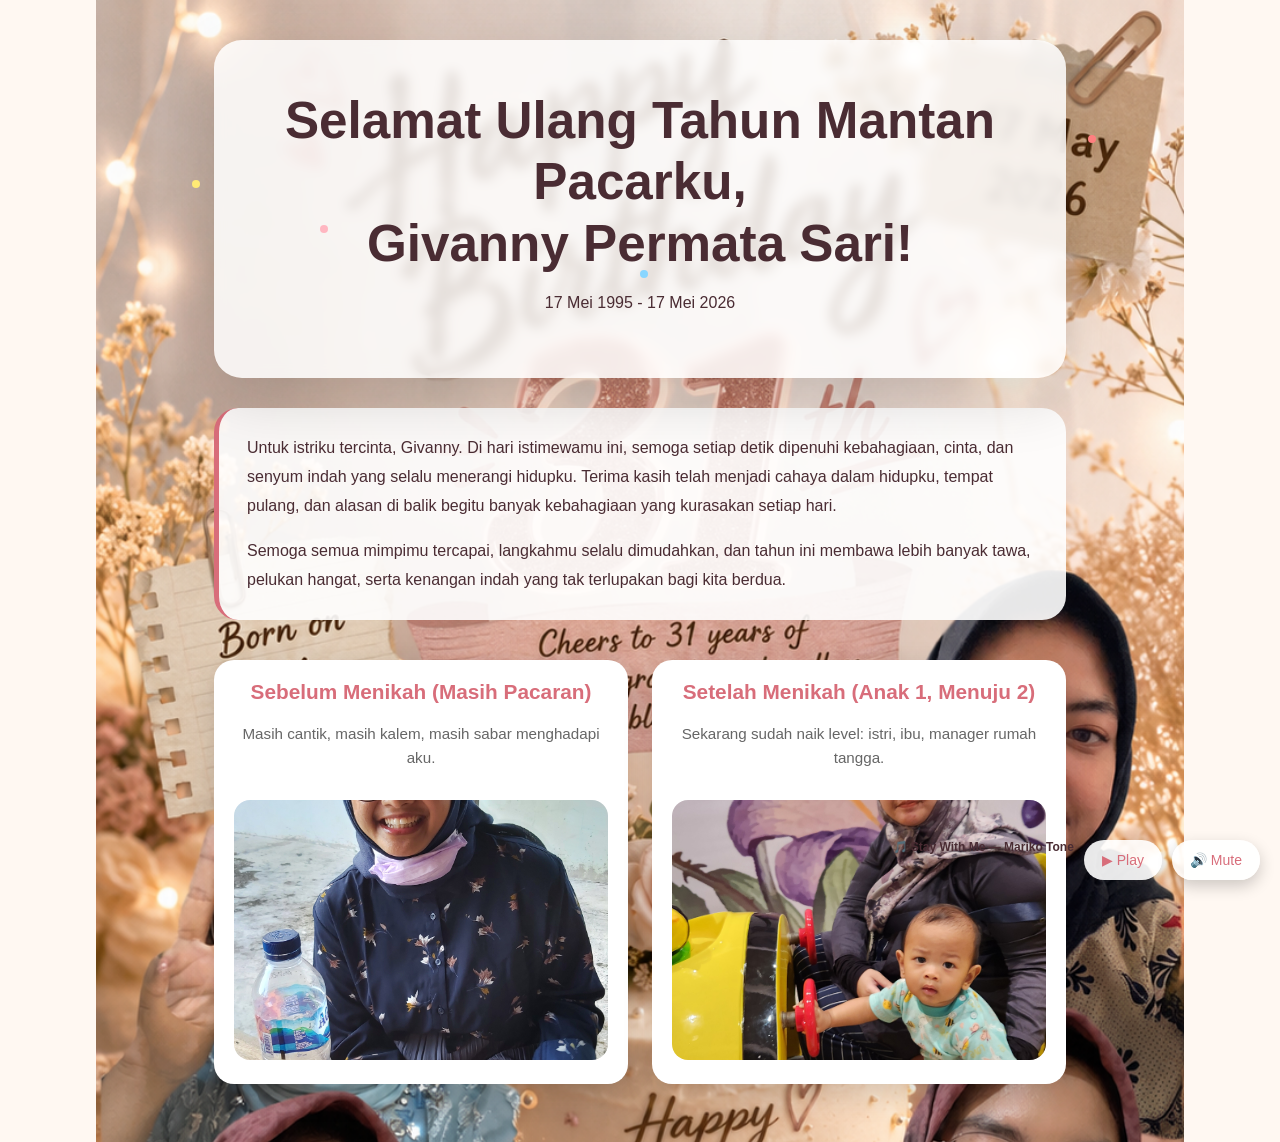
==== commit ba97f441: "Update index.html" ====
--- a/ultah-card-givanny/index.html
+++ b/ultah-card-givanny/index.html
@@ -18,6 +18,7 @@
 
 <div class="confetti" aria-hidden="true"></div>
 
+<!-- PHOTO MODAL -->
 <div class="photo-modal" id="photoModal">
 <img id="modalImage" src="" alt="">
 </div>
@@ -74,20 +75,22 @@
 </div>
 
 
+<!-- YOUTUBE AUDIO (HIDDEN PLAYER) -->
 <iframe
 id="ytMusic"
 width="0"
 height="0"
-src="https://www.youtube.com/embed/VEe_yIbW64w?enablejsapi=1&playsinline=1&loop=1&playlist=VEe_yIbW64w"
+src="https://www.youtube.com/embed/P3maspwH6tM?enablejsapi=1&loop=1&playlist=P3maspwH6tM&playsinline=1"
 frameborder="0"
 allow="autoplay; encrypted-media">
 </iframe>
 
 
+<!-- MUSIC PLAYER -->
 <div class="music-player">
 
 <div style="font-size:12px; font-weight:600; margin-bottom:4px;">
-🎵 Stay With Me — Miki Matsubara
+🎵 Stay With Me — Mariko Tone
 </div>
 
 <button id="playPauseBtn">▶ Play</button>
@@ -101,71 +104,69 @@
 <script>
 
 let player;
-let isPlaying = false;
-
-function onYouTubeIframeAPIReady(){
-
+let playerReady = false;
+
+function onYouTubeIframeAPIReady() {
 player = new YT.Player('ytMusic',{
 events:{
-'onReady': onPlayerReady
-},
-playerVars:{
-playsinline:1,
-rel:0,
-modestbranding:1
-}
-});
-
-}
-
-function onPlayerReady(event){
-console.log("YT Player Ready");
+'onReady':function(){
+playerReady = true;
+}
+}
+});
 }
 
 const playBtn = document.getElementById("playPauseBtn");
 const muteBtn = document.getElementById("muteBtn");
 
-playBtn.addEventListener("click",function(){
-
-if(!player) return;
+let isPlaying = false;
+
+playBtn.onclick = function(){
+
+if(!playerReady) return;
 
 if(!isPlaying){
-
 player.playVideo();
-
-setTimeout(()=>{
-player.unMute();
-},300);
-
-playBtn.textContent="⏸ Pause";
-isPlaying=true;
-
+playBtn.textContent = "⏸ Pause";
+isPlaying = true;
 }else{
-
 player.pauseVideo();
-playBtn.textContent="▶ Play";
-isPlaying=false;
-
-}
-
-});
-
-muteBtn.addEventListener("click",function(){
-
-if(!player) return;
+playBtn.textContent = "▶ Play";
+isPlaying = false;
+}
+
+}
+
+muteBtn.onclick = function(){
+
+if(!playerReady) return;
 
 if(player.isMuted()){
 player.unMute();
-muteBtn.textContent="🔊 Mute";
+muteBtn.textContent = "🔊 Mute";
 }else{
 player.mute();
-muteBtn.textContent="🔇 Unmute";
-}
-
-});
-
-
-const colors=['#ffea75','#ff7f7f','#89d6ff','#ffb6c1','#ffd66b'];
+muteBtn.textContent = "🔇 Unmute";
+}
+
+}
+
+
+/* MOBILE TOUCH SUPPORT */
+
+document.addEventListener("touchstart",function(){
+
+if(playerReady && !isPlaying){
+player.playVideo();
+player.pauseVideo();
+}
+
+},{once:true});
+
+
+/* CONFETTI */
+
+const colors = ['#ffea75','#ff7f7f','#89d6ff','#ffb6c1','#ffd66b'];
 
 function createConfetti(){
 
@@ -190,6 +191,8 @@
 document.addEventListener('DOMContentLoaded',createConfetti);
 
 
+/* CURSOR SPARK */
+
 document.addEventListener('mousemove',function(e){
 
 const spark=document.createElement('span');
@@ -206,6 +209,8 @@
 });
 
 
+/* PHOTO MODAL */
+
 const modal=document.getElementById('photoModal');
 const modalImg=document.getElementById('modalImage');
 
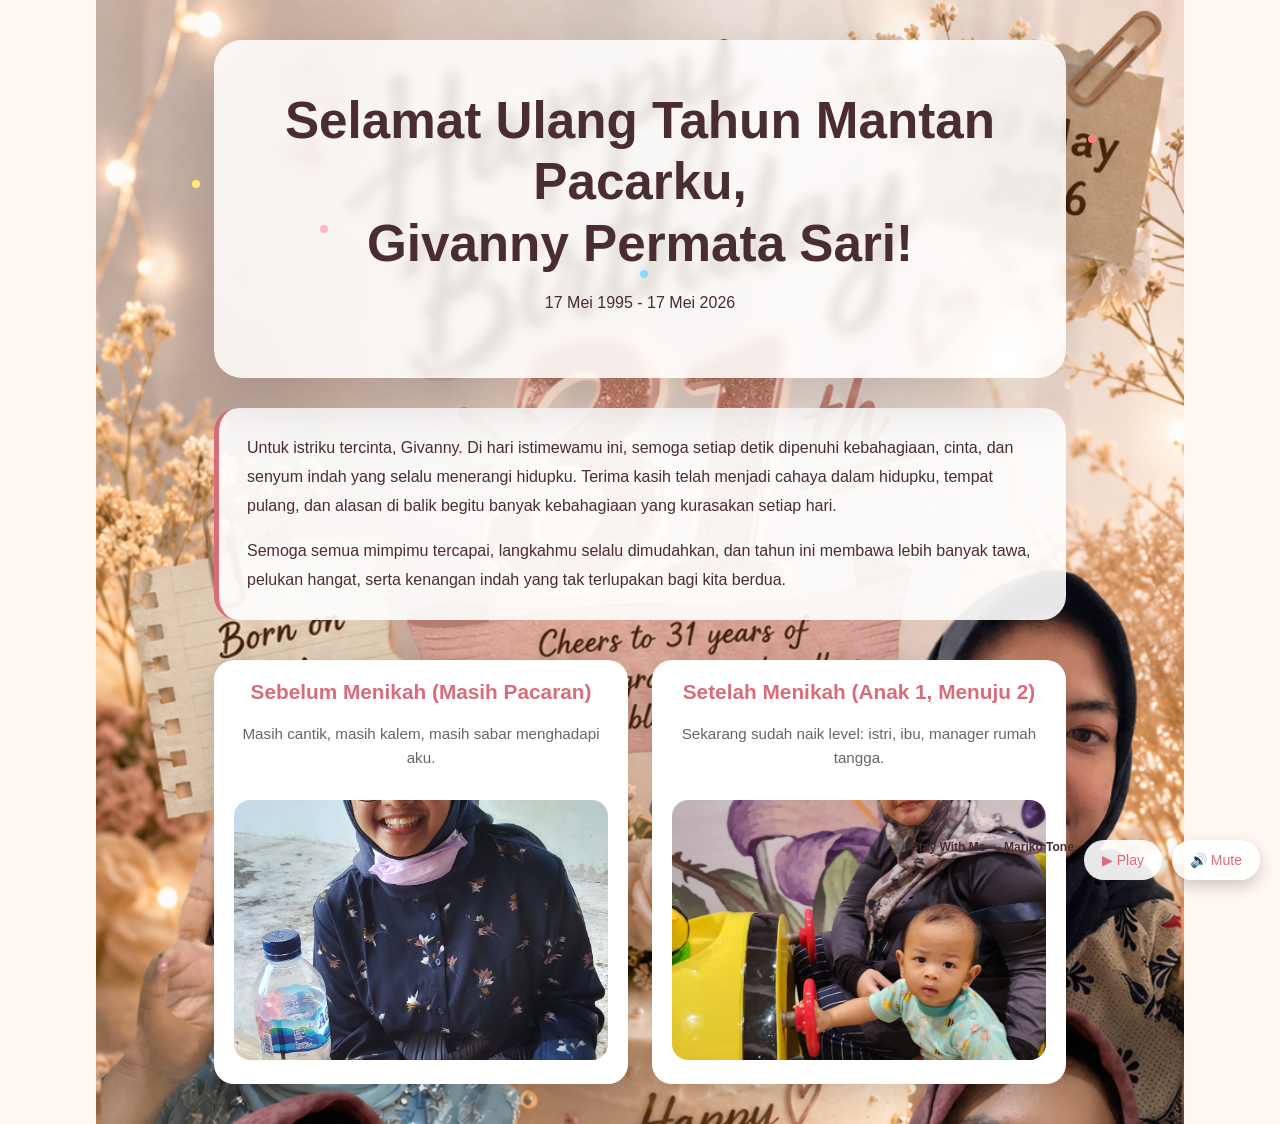
==== commit 572ee9ec: "Update index.html" ====
--- a/ultah-card-givanny/index.html
+++ b/ultah-card-givanny/index.html
@@ -76,14 +76,7 @@
 
 
 <!-- YOUTUBE AUDIO (HIDDEN PLAYER) -->
-<iframe
-id="ytMusic"
-width="0"
-height="0"
-src="https://www.youtube.com/embed/P3maspwH6tM?enablejsapi=1&loop=1&playlist=P3maspwH6tM&playsinline=1"
-frameborder="0"
-allow="autoplay; encrypted-media">
-</iframe>
+<div id="ytMusic" style="width:0;height:0;"></div>
 
 
 <!-- MUSIC PLAYER -->
@@ -104,69 +97,72 @@
 <script>
 
 let player;
-let playerReady = false;
-
-function onYouTubeIframeAPIReady() {
-player = new YT.Player('ytMusic',{
-events:{
-'onReady':function(){
-playerReady = true;
-}
-}
-});
-}
-
-const playBtn = document.getElementById("playPauseBtn");
-const muteBtn = document.getElementById("muteBtn");
-
-let isPlaying = false;
-
-playBtn.onclick = function(){
-
-if(!playerReady) return;
+let isPlaying=false;
+
+function onYouTubeIframeAPIReady(){
+
+player=new YT.Player('ytMusic',{
+height:'0',
+width:'0',
+videoId:'P3maspwH6tM',
+playerVars:{
+'autoplay':0,
+'controls':0,
+'loop':1,
+'playlist':'P3maspwH6tM',
+'playsinline':1
+}
+});
+
+}
+
+const playBtn=document.getElementById("playPauseBtn");
+const muteBtn=document.getElementById("muteBtn");
+
+
+playBtn.onclick=function(){
+
+if(!player) return;
 
 if(!isPlaying){
+
 player.playVideo();
-playBtn.textContent = "⏸ Pause";
-isPlaying = true;
+playBtn.textContent="⏸ Pause";
+isPlaying=true;
+
 }else{
+
 player.pauseVideo();
-playBtn.textContent = "▶ Play";
-isPlaying = false;
-}
-
-}
-
-muteBtn.onclick = function(){
-
-if(!playerReady) return;
+playBtn.textContent="▶ Play";
+isPlaying=false;
+
+}
+
+}
+
+
+muteBtn.onclick=function(){
+
+if(!player) return;
 
 if(player.isMuted()){
+
 player.unMute();
-muteBtn.textContent = "🔊 Mute";
+muteBtn.textContent="🔊 Mute";
+
 }else{
+
 player.mute();
-muteBtn.textContent = "🔇 Unmute";
-}
-
-}
-
-
-/* MOBILE TOUCH SUPPORT */
-
-document.addEventListener("touchstart",function(){
-
-if(playerReady && !isPlaying){
-player.playVideo();
-player.pauseVideo();
-}
-
-},{once:true});
+muteBtn.textContent="🔇 Unmute";
+
+}
+
+}
 
 
 /* CONFETTI */
 
-const colors = ['#ffea75','#ff7f7f','#89d6ff','#ffb6c1','#ffd66b'];
+const colors=['#ffea75','#ff7f7f','#89d6ff','#ffb6c1','#ffd66b'];
 
 function createConfetti(){
 
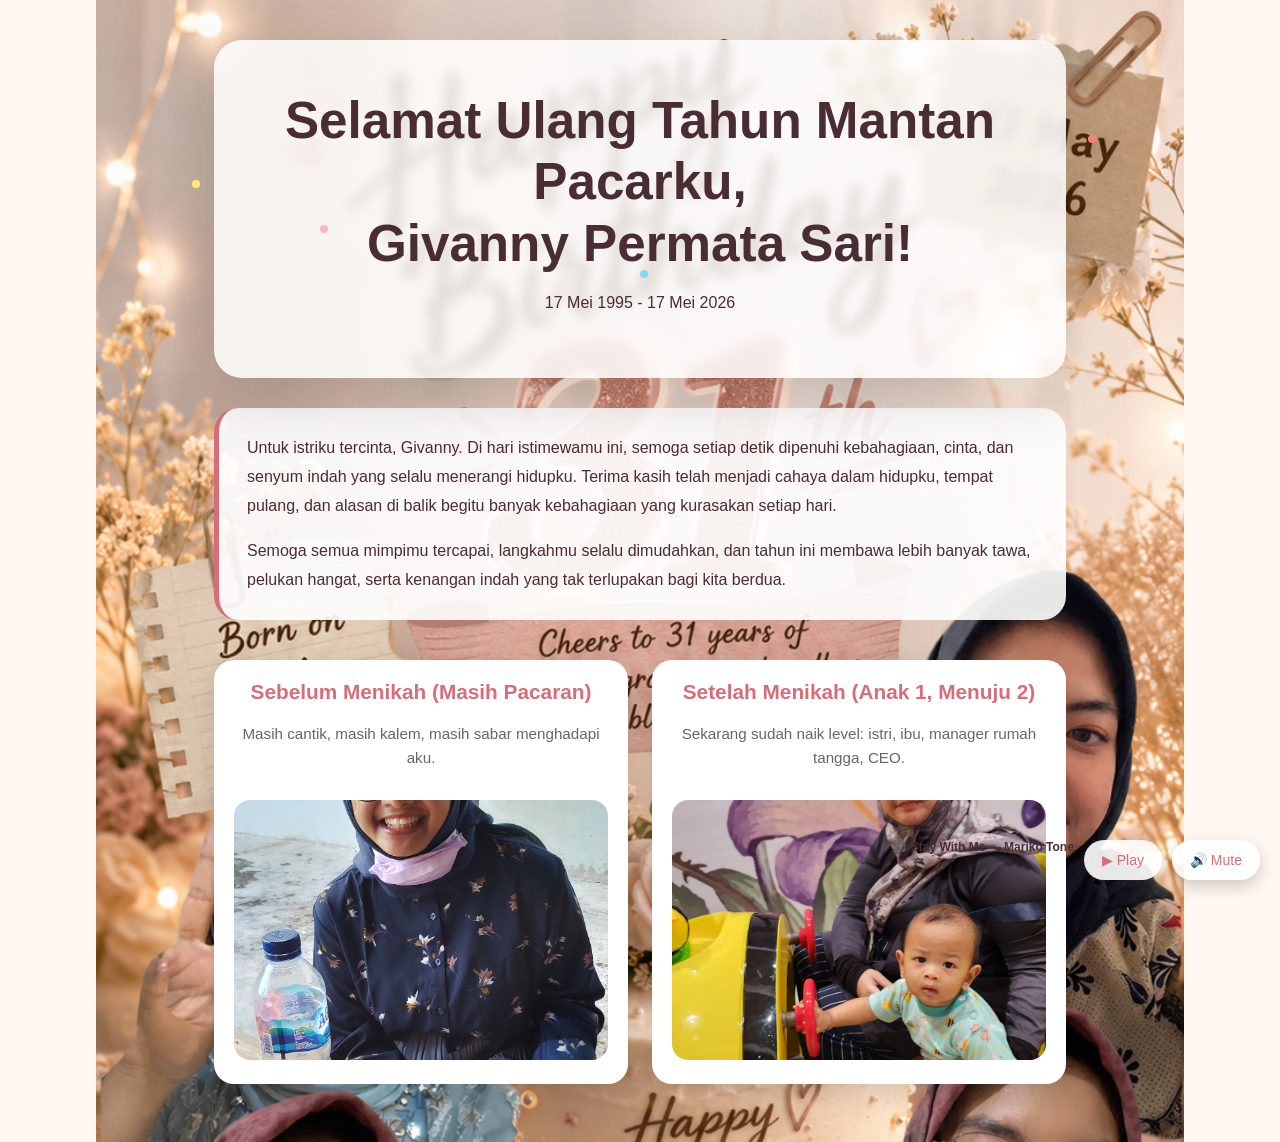
==== commit be63867c: "Update index.html" ====
--- a/ultah-card-givanny/index.html
+++ b/ultah-card-givanny/index.html
@@ -64,7 +64,7 @@
 <div class="photo-card">
 <h2>Setelah Menikah (Anak 1, Menuju 2)</h2>
 <p>
-Sekarang sudah naik level: istri, ibu, manager rumah tangga.
+Sekarang sudah naik level: istri, ibu, manager rumah tangga, CEO.
 </p>
 
 <img class="highlight-photo" src="foto-istri-marriage.jpg"/>
@@ -76,8 +76,14 @@
 
 
 <!-- YOUTUBE AUDIO (HIDDEN PLAYER) -->
-<div id="ytMusic" style="width:0;height:0;"></div>
-
+<iframe
+id="ytMusic"
+width="0"
+height="0"
+src="https://www.youtube.com/embed/P3maspwH6tM?enablejsapi=1&loop=1&playlist=P3maspwH6tM&playsinline=1"
+frameborder="0"
+allow="autoplay; encrypted-media">
+</iframe>
 
 <!-- MUSIC PLAYER -->
 <div class="music-player">
@@ -91,78 +97,63 @@
 
 </div>
 
-
 <script src="https://www.youtube.com/iframe_api"></script>
 
 <script>
 
 let player;
-let isPlaying=false;
+let isPlaying = false;
+let isMuted = false;
 
 function onYouTubeIframeAPIReady(){
 
-player=new YT.Player('ytMusic',{
-height:'0',
-width:'0',
-videoId:'P3maspwH6tM',
+player = new YT.Player('ytMusic',{
 playerVars:{
-'autoplay':0,
-'controls':0,
-'loop':1,
-'playlist':'P3maspwH6tM',
-'playsinline':1
-}
-});
-
-}
-
-const playBtn=document.getElementById("playPauseBtn");
-const muteBtn=document.getElementById("muteBtn");
-
-
-playBtn.onclick=function(){
+playsinline:1
+}
+});
+
+}
+
+const playBtn = document.getElementById("playPauseBtn");
+const muteBtn = document.getElementById("muteBtn");
+
+playBtn.addEventListener("click",function(){
 
 if(!player) return;
 
 if(!isPlaying){
-
 player.playVideo();
 playBtn.textContent="⏸ Pause";
 isPlaying=true;
-
 }else{
-
 player.pauseVideo();
 playBtn.textContent="▶ Play";
 isPlaying=false;
-
-}
-
-}
-
-
-muteBtn.onclick=function(){
+}
+
+});
+
+muteBtn.addEventListener("click",function(){
 
 if(!player) return;
 
-if(player.isMuted()){
-
+if(!isMuted){
+player.mute();
+muteBtn.textContent="🔇 Unmute";
+isMuted=true;
+}else{
 player.unMute();
 muteBtn.textContent="🔊 Mute";
-
-}else{
-
-player.mute();
-muteBtn.textContent="🔇 Unmute";
-
-}
-
-}
+isMuted=false;
+}
+
+});
 
 
 /* CONFETTI */
 
-const colors=['#ffea75','#ff7f7f','#89d6ff','#ffb6c1','#ffd66b'];
+const colors = ['#ffea75','#ff7f7f','#89d6ff','#ffb6c1','#ffd66b'];
 
 function createConfetti(){
 
@@ -229,5 +220,7 @@
 
 </script>
 
+</script>
+
 </body>
 </html>
